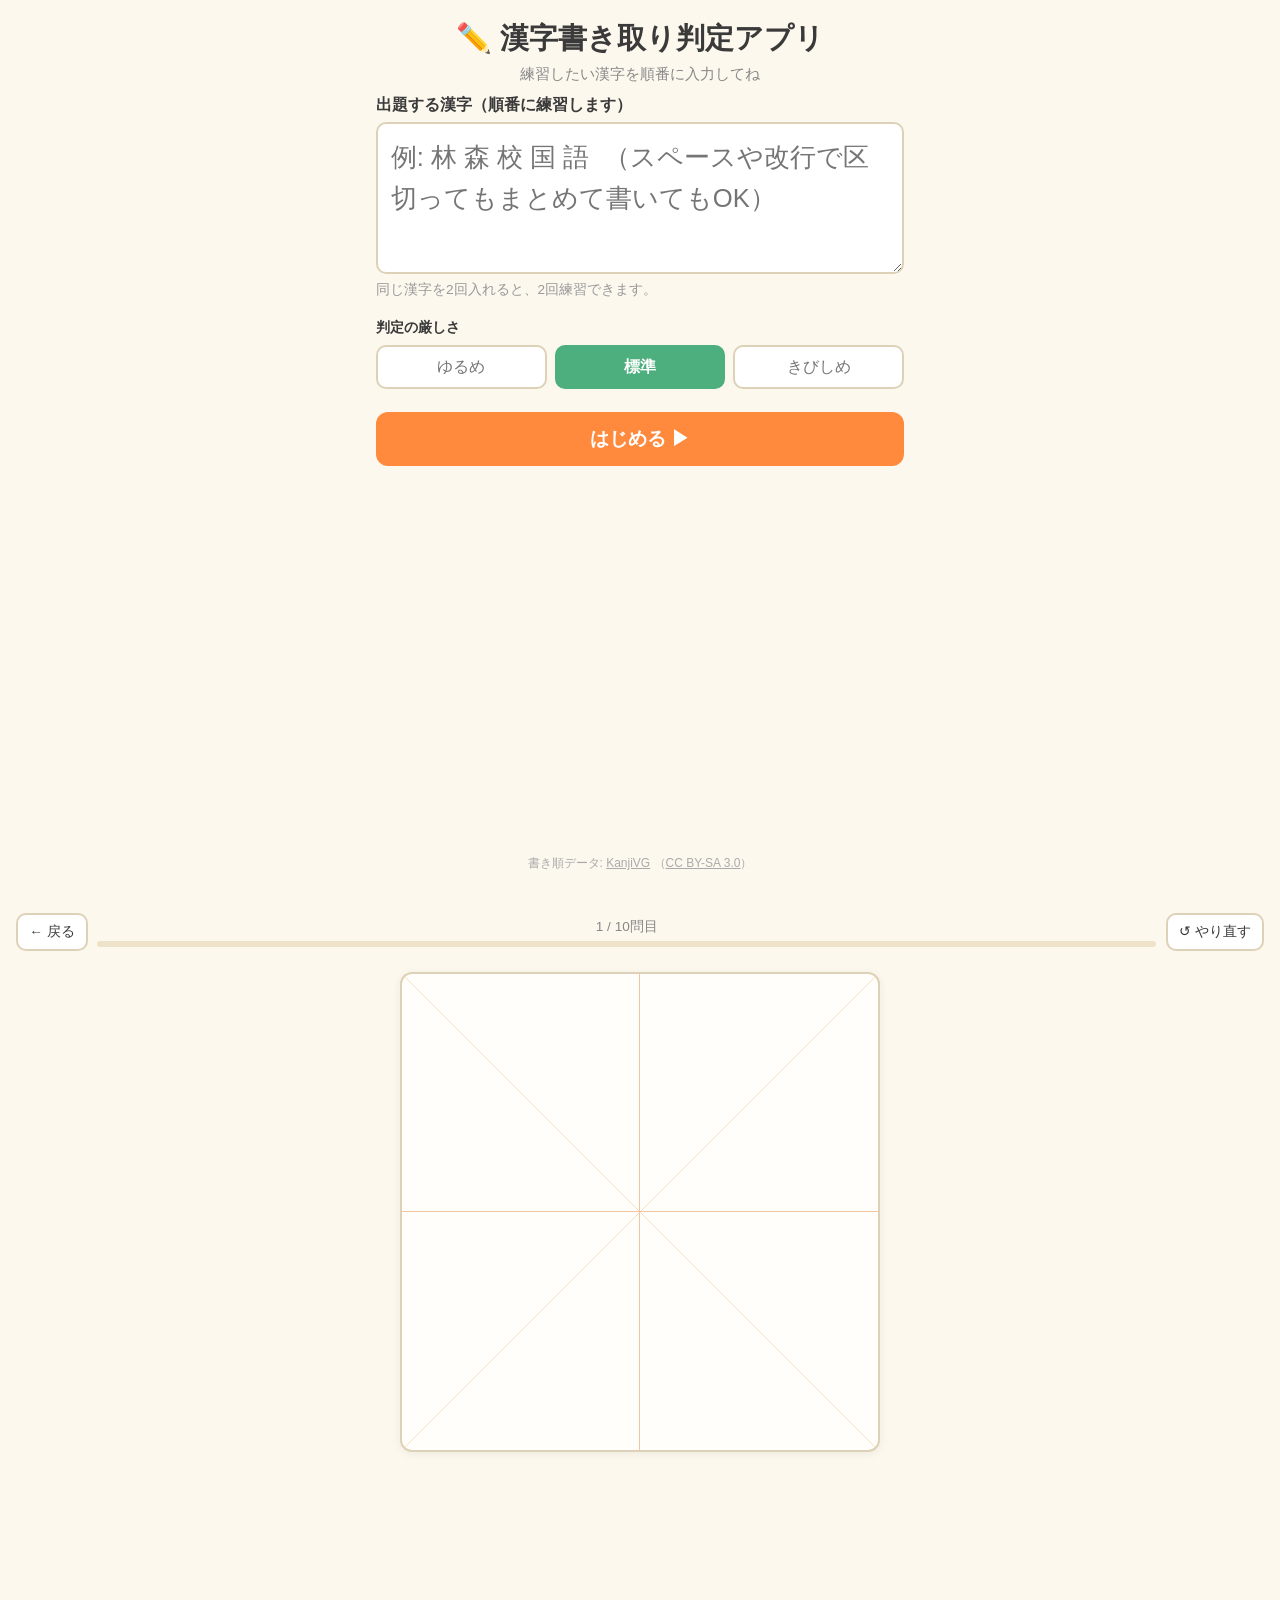
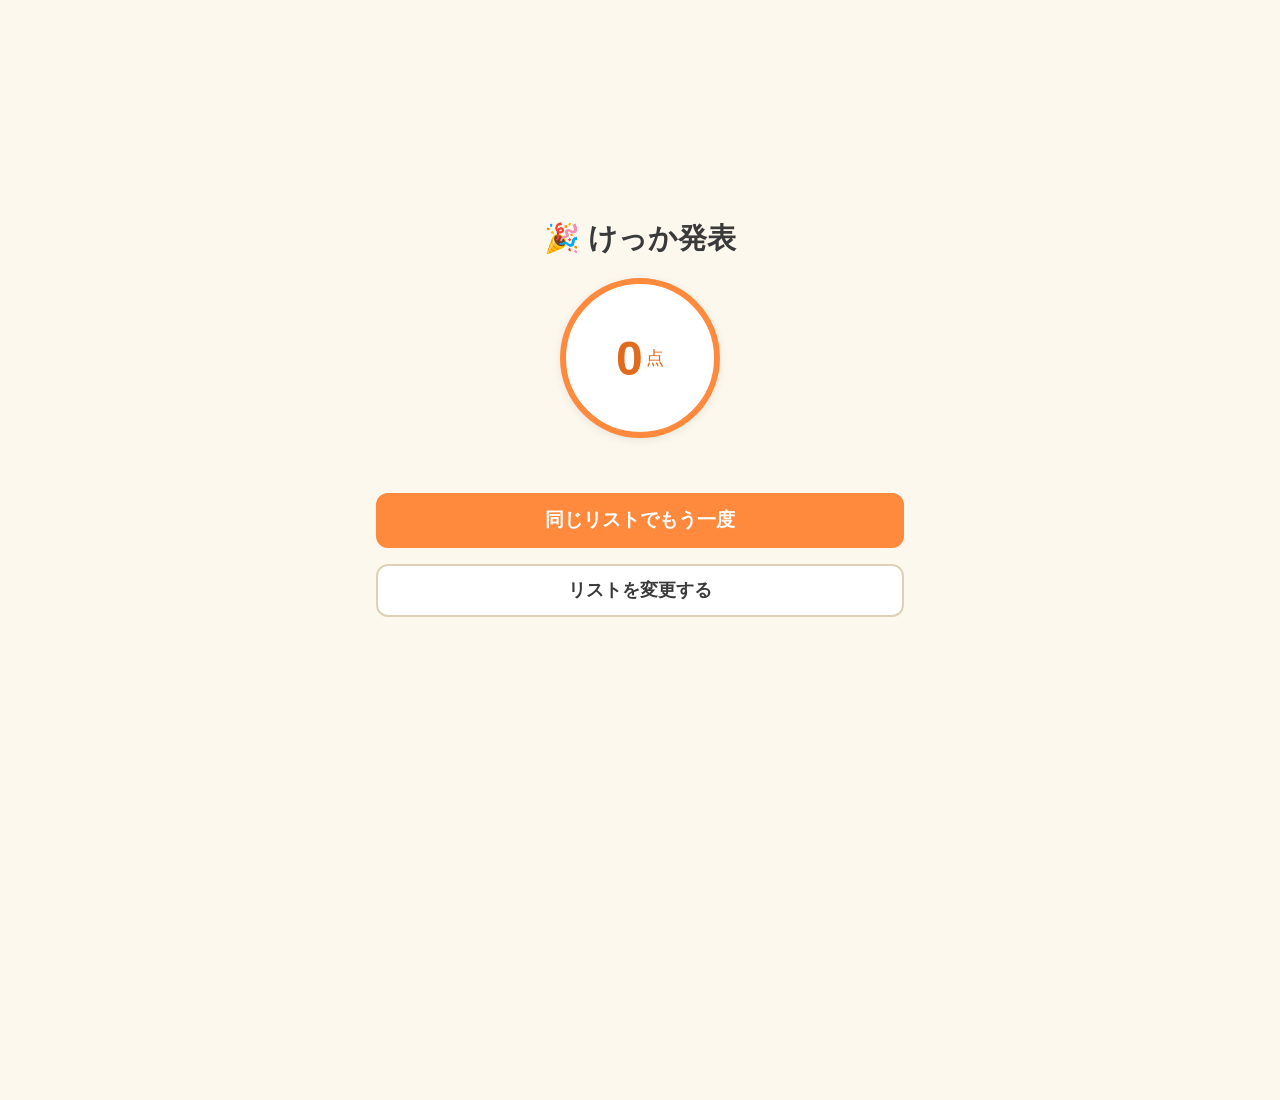
==== hantei/index.html @ 9f7bcb17 "Initial commit: 漢字学習ツール集" ====
<!DOCTYPE html>
<html lang="ja">
<head>
<meta charset="UTF-8">
<meta name="viewport" content="width=device-width, initial-scale=1.0, maximum-scale=1.0, user-scalable=no, viewport-fit=cover">
<title>漢字書き取り判定アプリ</title>
<link rel="stylesheet" href="style.css">
</head>
<body>

  <!-- ① 出題リスト入力画面 -->
  <section id="screenSetup" class="screen">
    <header class="app-header">
      <h1>✏️ 漢字書き取り判定アプリ</h1>
      <p class="subtitle">練習したい漢字を順番に入力してね</p>
    </header>

    <main class="setup-main">
      <label for="kanjiListInput" class="setup-label">出題する漢字（順番に練習します）</label>
      <textarea
        id="kanjiListInput"
        rows="3"
        placeholder="例: 林 森 校 国 語  （スペースや改行で区切ってもまとめて書いてもOK）"
      ></textarea>
      <p class="setup-hint">同じ漢字を2回入れると、2回練習できます。</p>

      <div class="setup-options">
        <span class="setup-options-label">判定の厳しさ</span>
        <div class="strictness-buttons" role="group" aria-label="判定の厳しさ">
          <button type="button" class="strictness-btn" data-level="loose">ゆるめ</button>
          <button type="button" class="strictness-btn active" data-level="normal">標準</button>
          <button type="button" class="strictness-btn" data-level="strict">きびしめ</button>
        </div>
      </div>

      <button id="startBtn" class="primary-btn">はじめる ▶</button>
      <p id="setupMessage" class="setup-message" hidden></p>
    </main>

    <footer class="app-footer">
      <p>書き順データ: <a href="http://kanjivg.tagaini.net/" target="_blank" rel="noopener">KanjiVG</a>
        （<a href="https://creativecommons.org/licenses/by-sa/3.0/" target="_blank" rel="noopener">CC BY-SA 3.0</a>）</p>
    </footer>
  </section>

  <!-- ② 出題（なぞり書き判定）画面 -->
  <section id="screenQuiz" class="screen" hidden>
    <header class="quiz-header">
      <button id="quitBtn" class="quit-btn" title="出題リストの編集に戻る">← 戻る</button>
      <div class="quiz-progress">
        <span id="quizProgressText">1 / 10問目</span>
        <div class="progress-bar"><div id="quizProgressFill" class="progress-fill"></div></div>
      </div>
      <button id="resetCharBtn" class="reset-btn" title="この漢字をやり直す">↺ やり直す</button>
    </header>

    <main class="quiz-main">
      <div id="kanjiStageWrap" class="kanji-stage-wrap">
        <div id="kanjiStage" class="kanji-stage" aria-live="polite"></div>
      </div>

      <p id="strokeInfo" class="stroke-info"></p>
      <p id="feedbackMessage" class="feedback-message" aria-live="assertive"></p>
    </main>
  </section>

  <!-- ③ 採点結果画面 -->
  <section id="screenResult" class="screen" hidden>
    <header class="app-header">
      <h1>🎉 けっか発表</h1>
    </header>

    <main class="result-main">
      <div class="score-circle">
        <span id="scoreNumber">0</span><span class="score-unit">点</span>
      </div>
      <p id="scoreSummaryText" class="score-summary-text"></p>

      <ul id="resultList" class="result-list"></ul>

      <div class="result-actions">
        <button id="retrySameBtn" class="primary-btn">同じリストでもう一度</button>
        <button id="backToSetupBtn" class="secondary-btn">リストを変更する</button>
      </div>
    </main>
  </section>

  <script src="script.js"></script>
</body>
</html>
---- hantei/style.css ----
:root {
  --bg: #fdf8ee;
  --accent: #ff8a3d;
  --accent-dark: #e06b1e;
  --green: #4caf7d;
  --green-dark: #389463;
  --red: #e0524d;
  --red-dark: #c43e3a;
  --ink: #3a3a3a;
  --line: #ddd2b8;
  --card: #ffffff;
  --gray-stroke: #c9c2b2;
}

* {
  box-sizing: border-box;
  -webkit-tap-highlight-color: transparent;
}

html, body {
  margin: 0;
  font-family: "Hiragino Maru Gothic ProN", "Yu Gothic", "Meiryo", sans-serif;
  background: var(--bg);
  color: var(--ink);
  min-height: 100vh;
  -webkit-user-select: none;
  user-select: none;
  -webkit-touch-callout: none;
  overscroll-behavior: none;
}

.screen {
  min-height: 100vh;
  display: flex;
  flex-direction: column;
}

.app-header {
  text-align: center;
  padding: 1.2rem 1rem 0.6rem;
}

.app-header h1 {
  margin: 0;
  font-size: 1.8rem;
}

.subtitle {
  margin: 0.3rem 0 0;
  color: #888;
  font-size: 0.95rem;
}

/* ===== 出題リスト入力画面 ===== */

.setup-main {
  max-width: 560px;
  width: 100%;
  margin: 0 auto;
  padding: 0 1rem 2rem;
  flex: 1;
  display: flex;
  flex-direction: column;
}

.setup-label {
  font-weight: bold;
  margin-bottom: 0.4rem;
}

#kanjiListInput {
  font-size: 1.6rem;
  line-height: 1.6;
  padding: 0.8rem;
  border: 2px solid var(--line);
  border-radius: 10px;
  outline: none;
  resize: vertical;
  font-family: inherit;
  -webkit-user-select: text;
  user-select: text;
}

#kanjiListInput:focus {
  border-color: var(--accent);
}

.setup-hint {
  margin: 0.4rem 0 1.2rem;
  color: #999;
  font-size: 0.85rem;
}

.setup-options {
  display: flex;
  flex-direction: column;
  gap: 0.5rem;
  margin-bottom: 1.4rem;
}

.setup-options-label {
  font-weight: bold;
  font-size: 0.9rem;
}

.strictness-buttons {
  display: flex;
  gap: 0.5rem;
}

.strictness-btn {
  flex: 1;
  font-size: 1rem;
  padding: 0.6rem 0.4rem;
  border: 2px solid var(--line);
  border-radius: 10px;
  background: var(--card);
  cursor: pointer;
  color: #777;
}

.strictness-btn.active {
  border-color: var(--green);
  background: var(--green);
  color: white;
  font-weight: bold;
}

.primary-btn {
  font-size: 1.2rem;
  padding: 0.9rem 1rem;
  border: none;
  border-radius: 12px;
  background: var(--accent);
  color: white;
  font-weight: bold;
  cursor: pointer;
}

.primary-btn:hover {
  background: var(--accent-dark);
}

.secondary-btn {
  font-size: 1.1rem;
  padding: 0.8rem 1rem;
  border: 2px solid var(--line);
  border-radius: 12px;
  background: var(--card);
  color: var(--ink);
  font-weight: bold;
  cursor: pointer;
  margin-top: 0.6rem;
}

.setup-message {
  margin-top: 0.8rem;
  color: var(--red-dark);
  font-size: 0.9rem;
}

.app-footer {
  text-align: center;
  font-size: 0.75rem;
  color: #aaa;
  padding: 1rem;
}

.app-footer a {
  color: #aaa;
}

/* ===== 出題画面 ===== */

.quiz-header {
  display: flex;
  align-items: center;
  gap: 0.6rem;
  padding: 0.8rem 1rem;
}

.quit-btn, .reset-btn {
  font-size: 0.85rem;
  padding: 0.5rem 0.7rem;
  border: 2px solid var(--line);
  border-radius: 10px;
  background: var(--card);
  color: var(--ink);
  cursor: pointer;
  white-space: nowrap;
}

.quiz-progress {
  flex: 1;
  text-align: center;
}

#quizProgressText {
  font-size: 0.85rem;
  color: #888;
}

.progress-bar {
  height: 6px;
  background: #eee2c8;
  border-radius: 4px;
  margin-top: 0.3rem;
  overflow: hidden;
}

.progress-fill {
  height: 100%;
  width: 0%;
  background: var(--green);
  transition: width 0.3s ease;
}

.quiz-main {
  flex: 1;
  display: flex;
  flex-direction: column;
  align-items: center;
  justify-content: flex-start;
  padding: 0.5rem 1rem 2rem;
}

.kanji-stage-wrap {
  width: min(78vw, 78vh, 480px);
  aspect-ratio: 1 / 1;
}

.kanji-stage {
  width: 100%;
  height: 100%;
  background-color: #fffefb;
  background-image:
    linear-gradient(to right, transparent calc(50% - 0.5px), #f0c5a0 calc(50% - 0.5px), #f0c5a0 calc(50% + 0.5px), transparent calc(50% + 0.5px)),
    linear-gradient(to bottom, transparent calc(50% - 0.5px), #f0c5a0 calc(50% - 0.5px), #f0c5a0 calc(50% + 0.5px), transparent calc(50% + 0.5px)),
    linear-gradient(135deg, transparent calc(50% - 0.5px), #f5dcc4 calc(50% - 0.5px), #f5dcc4 calc(50% + 0.5px), transparent calc(50% + 0.5px)),
    linear-gradient(45deg, transparent calc(50% - 0.5px), #f5dcc4 calc(50% - 0.5px), #f5dcc4 calc(50% + 0.5px), transparent calc(50% + 0.5px));
  border: 2px solid var(--line);
  border-radius: 12px;
  box-shadow: 0 2px 10px rgba(0, 0, 0, 0.06);
  position: relative;
  touch-action: none;
}

.kanji-stage.shake {
  animation: shake 0.35s ease;
}

@keyframes shake {
  0%, 100% { transform: translateX(0); }
  20% { transform: translateX(-8px); }
  40% { transform: translateX(7px); }
  60% { transform: translateX(-5px); }
  80% { transform: translateX(3px); }
}

.kanji-stage svg {
  width: 100%;
  height: 100%;
  display: block;
  touch-action: none;
}

.kanji-stage .loading {
  margin: 0;
  width: 100%;
  height: 100%;
  display: flex;
  align-items: center;
  justify-content: center;
  color: #aaa;
  font-size: 0.95rem;
}

.stroke-path-template {
  fill: none;
  stroke: var(--gray-stroke);
  stroke-width: 3.4;
  stroke-linecap: round;
  stroke-linejoin: round;
}

.stroke-path-done {
  fill: none;
  stroke: var(--green-dark);
  stroke-width: 3.4;
  stroke-linecap: round;
  stroke-linejoin: round;
  opacity: 0;
}

.stroke-path-done.show {
  opacity: 1;
  animation: pop 0.25s ease;
}

@keyframes pop {
  0% { opacity: 0; stroke-width: 7; }
  100% { opacity: 1; stroke-width: 3.4; }
}

.user-trace-path {
  fill: none;
  stroke: var(--accent);
  stroke-width: 4;
  stroke-linecap: round;
  stroke-linejoin: round;
  opacity: 0.9;
}

.user-trace-path.wrong {
  stroke: var(--red);
}

.hint-dot {
  fill: #3a8bd6;
  opacity: 0;
}

.hint-dot.show {
  opacity: 0.85;
  animation: hintPulse 1s ease-in-out infinite;
}

@keyframes hintPulse {
  0%, 100% { r: 4; opacity: 0.55; }
  50% { r: 6.5; opacity: 0.95; }
}

.stroke-info {
  margin: 0.8rem 0 0;
  color: #888;
  font-size: 0.9rem;
}

.feedback-message {
  min-height: 1.6rem;
  margin: 0.4rem 0 0;
  font-size: 1.15rem;
  font-weight: bold;
  color: var(--red-dark);
  text-align: center;
}

.feedback-message.success {
  color: var(--green-dark);
}

/* ===== 採点結果画面 ===== */

.result-main {
  max-width: 560px;
  width: 100%;
  margin: 0 auto;
  padding: 0 1rem 2rem;
  flex: 1;
  display: flex;
  flex-direction: column;
  align-items: center;
}

.score-circle {
  width: 160px;
  height: 160px;
  border-radius: 50%;
  background: var(--card);
  border: 6px solid var(--accent);
  display: flex;
  align-items: center;
  justify-content: center;
  margin: 0.6rem 0 1rem;
  box-shadow: 0 2px 10px rgba(0, 0, 0, 0.08);
}

#scoreNumber {
  font-size: 3rem;
  font-weight: bold;
  color: var(--accent-dark);
}

.score-unit {
  font-size: 1.1rem;
  color: var(--accent-dark);
  margin-left: 0.2rem;
}

.score-summary-text {
  text-align: center;
  color: #777;
  margin: 0 0 1.2rem;
}

.result-list {
  list-style: none;
  margin: 0 0 1.2rem;
  padding: 0;
  width: 100%;
  display: flex;
  flex-direction: column;
  gap: 0.5rem;
}

.result-list li {
  display: flex;
  align-items: center;
  gap: 0.8rem;
  background: var(--card);
  border-radius: 10px;
  padding: 0.6rem 0.9rem;
  box-shadow: 0 1px 6px rgba(0, 0, 0, 0.05);
}

.result-mark {
  font-size: 1.4rem;
  width: 1.6rem;
  text-align: center;
}

.result-char {
  font-size: 1.8rem;
  width: 2rem;
  text-align: center;
}

.result-detail {
  flex: 1;
  color: #888;
  font-size: 0.9rem;
}

.result-actions {
  display: flex;
  flex-direction: column;
  width: 100%;
  gap: 0.4rem;
}
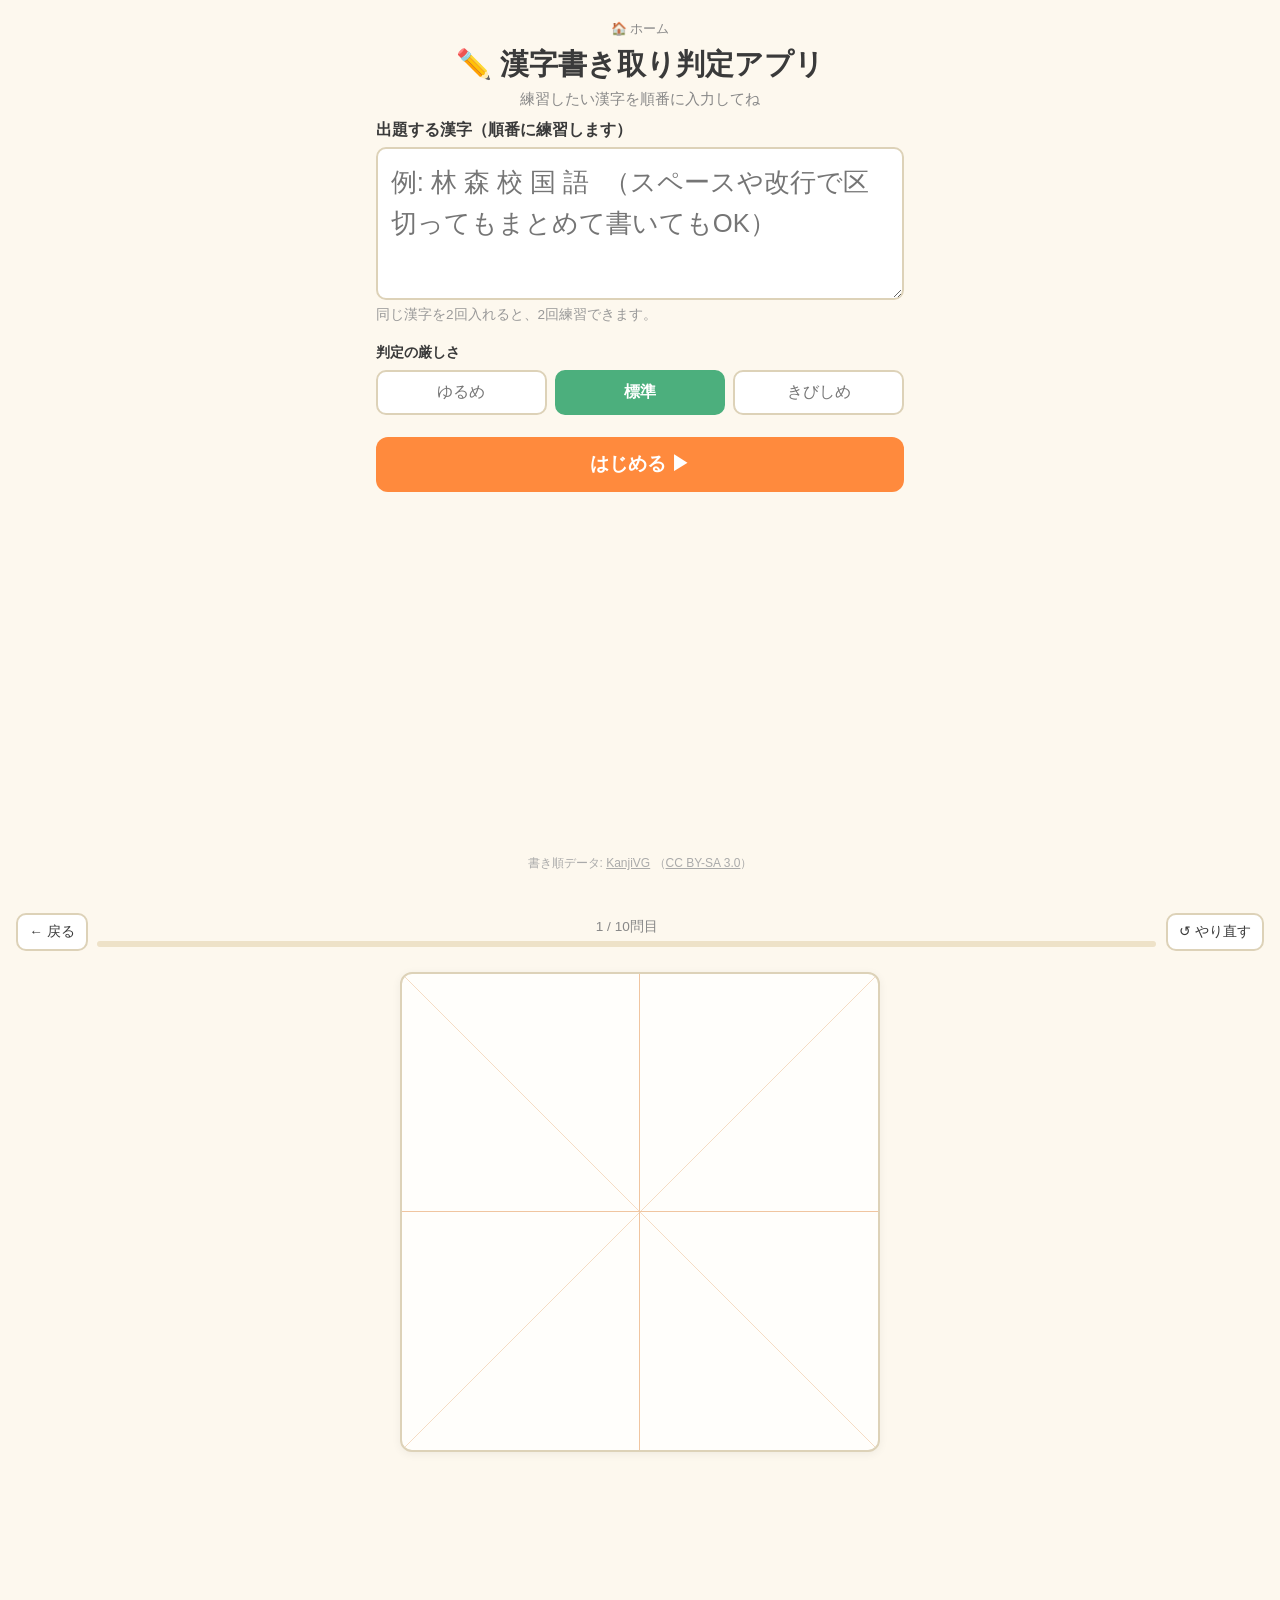
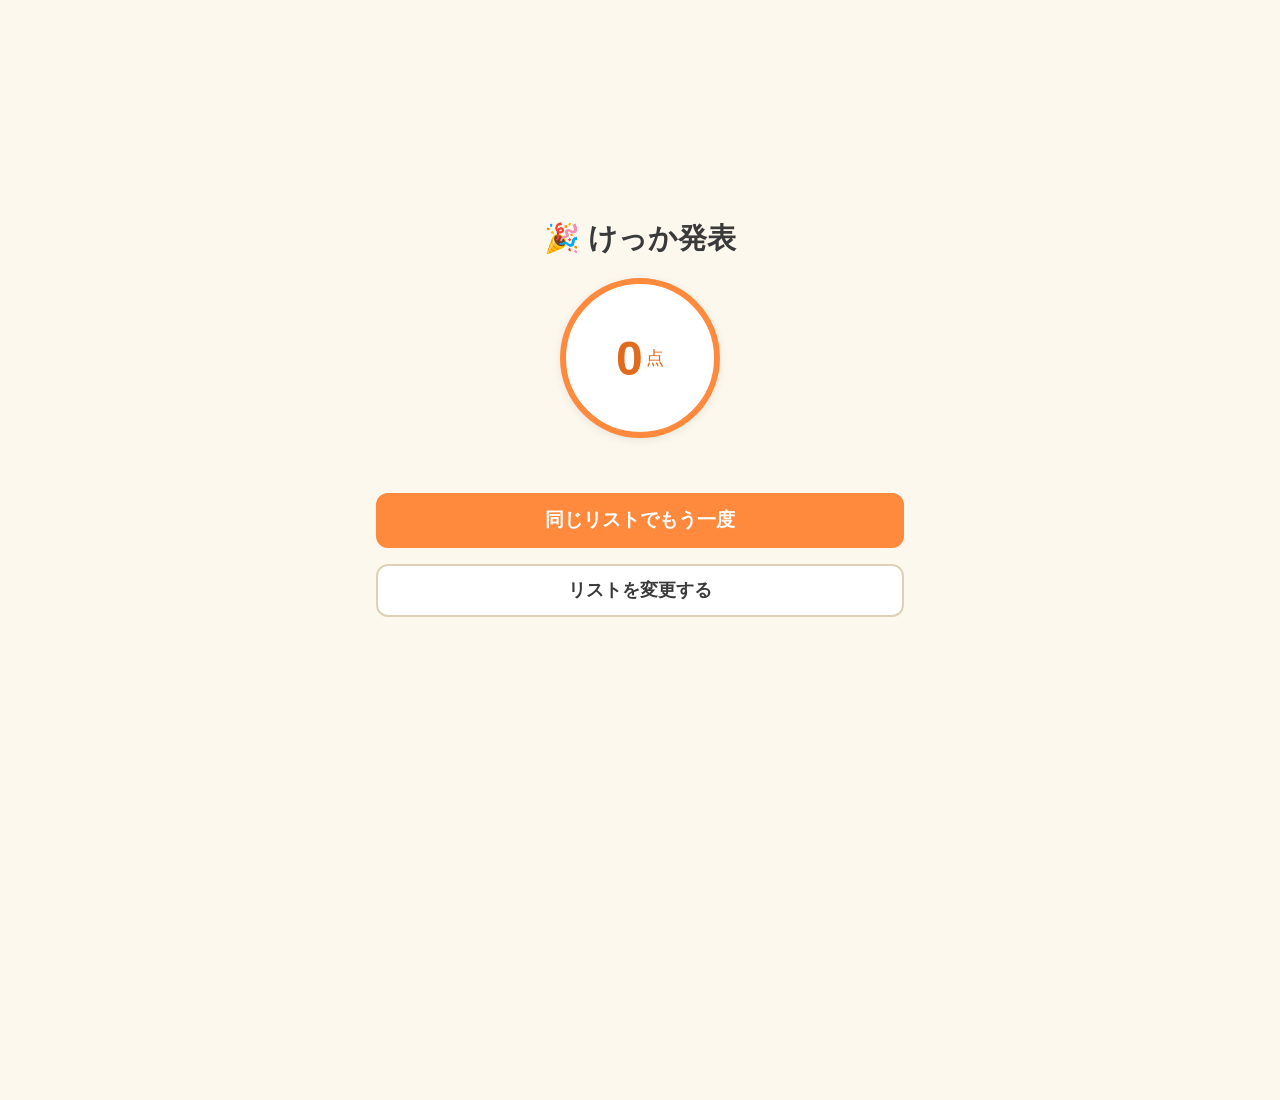
==== commit c03aad87: "全ツールにホームへ戻るリンクを追加 各シートのトップ画面ヘッダーに「🏠 ホーム」リンクを設置し、 トップページ(kanji-tools/)へワンタップで戻れるようにした。" ====
--- a/hantei/index.html
+++ b/hantei/index.html
@@ -11,6 +11,7 @@
   <!-- ① 出題リスト入力画面 -->
   <section id="screenSetup" class="screen">
     <header class="app-header">
+      <a href="../" class="home-link">🏠 ホーム</a>
       <h1>✏️ 漢字書き取り判定アプリ</h1>
       <p class="subtitle">練習したい漢字を順番に入力してね</p>
     </header>
--- a/hantei/style.css
+++ b/hantei/style.css
@@ -45,6 +45,15 @@
   font-size: 1.8rem;
 }
 
+.home-link {
+  display: inline-block;
+  margin-bottom: 0.4rem;
+  font-size: 0.8rem;
+  color: #888;
+  text-decoration: none;
+}
+.home-link:hover { text-decoration: underline; }
+
 .subtitle {
   margin: 0.3rem 0 0;
   color: #888;
